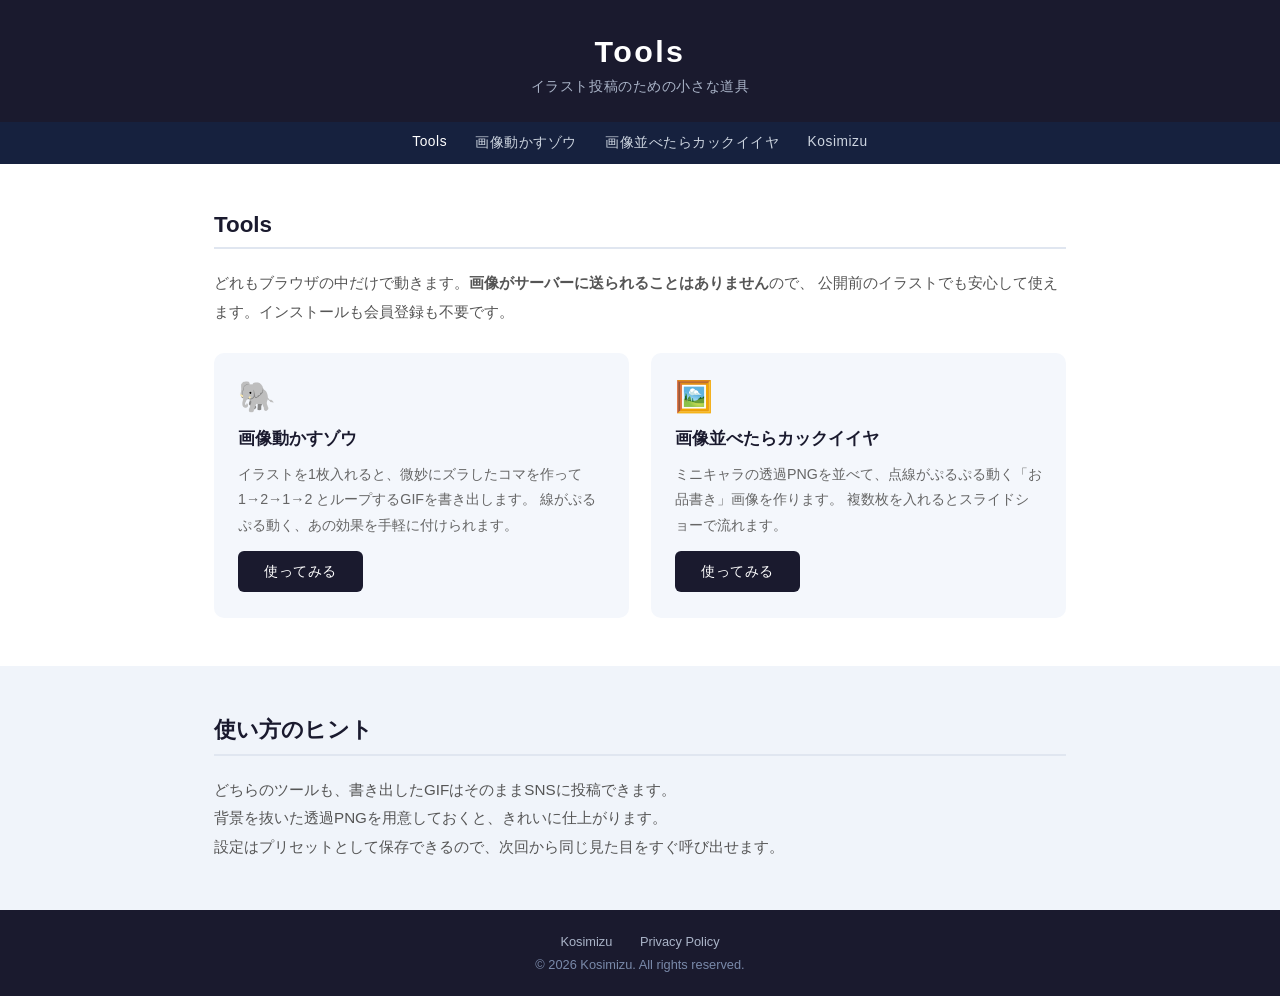
==== index.html @ 82119158 "tools.kosimizu.net: 画像動かすゾウ と 画像並べたらカックイイヤ イラスト投稿のための小さな道具2つ。処理はすべてブラウザ内で完結し、 画像がサーバーに送られることはない。  同梱" ====
<!DOCTYPE html>
<html lang="ja">
<head>
<meta charset="UTF-8">
<meta name="viewport" content="width=device-width, initial-scale=1.0">
<title>Tools | Kosimizu</title>
<meta name="description" content="イラスト投稿のための小さな道具。ブラウザだけで動き、画像はどこにも送信されません。">
<link rel="stylesheet" href="assets/site.css">
</head>
<body>

<header class="site-header">
  <h1>Tools</h1>
  <p>イラスト投稿のための小さな道具</p>
</header>

<nav class="site-nav">
  <a href="./" aria-current="page">Tools</a>
  <a href="puru/">画像動かすゾウ</a>
  <a href="narabe/">画像並べたらカックイイヤ</a>
  <a href="https://kosimizu.net/">Kosimizu</a>
</nav>

<section>
  <h2>Tools</h2>
  <p>
    どれもブラウザの中だけで動きます。<strong>画像がサーバーに送られることはありません</strong>ので、
    公開前のイラストでも安心して使えます。インストールも会員登録も不要です。
  </p>
  <div class="tools" style="margin-top:26px">
    <div class="tool-card">
      <div class="icon">🐘</div>
      <h3>画像動かすゾウ</h3>
      <p>
        イラストを1枚入れると、微妙にズラしたコマを作って 1→2→1→2 とループするGIFを書き出します。
        線がぷるぷる動く、あの効果を手軽に付けられます。
      </p>
      <a class="btn" href="puru/">使ってみる</a>
    </div>
    <div class="tool-card">
      <div class="icon">🖼️</div>
      <h3>画像並べたらカックイイヤ</h3>
      <p>
        ミニキャラの透過PNGを並べて、点線がぷるぷる動く「お品書き」画像を作ります。
        複数枚を入れるとスライドショーで流れます。
      </p>
      <a class="btn" href="narabe/">使ってみる</a>
    </div>
  </div>
</section>

<div class="divider">
  <section>
    <h2>使い方のヒント</h2>
    <p>
      どちらのツールも、書き出したGIFはそのままSNSに投稿できます。<br>
      背景を抜いた透過PNGを用意しておくと、きれいに仕上がります。<br>
      設定はプリセットとして保存できるので、次回から同じ見た目をすぐ呼び出せます。
    </p>
  </section>
</div>

<footer class="site-footer">
  <div class="links">
    <a href="https://kosimizu.net/">Kosimizu</a>
    <a href="https://kosimizu.net/privacy.html">Privacy Policy</a>
  </div>
  <p>&copy; 2026 Kosimizu. All rights reserved.</p>
</footer>

</body>
</html>
---- assets/site.css ----
/* =========================================================================
   tools.kosimizu.net 共通の見た目
   本体サイト（kosimizu.net）の配色・角丸・書体に合わせています。
   ========================================================================= */
:root{
  --navy:#1a1a2e;
  --navy2:#16213e;
  --navy-hover:#2d2d5e;
  --card:#f4f7fc;
  --line:#e0e6f0;
  --text:#333;
  --text2:#555;
  --text3:#666;
  --muted:#7a8aaa;
  --nav-fg:#cdd5e0;
  --sans:'Helvetica Neue', Arial, 'Hiragino Kaku Gothic ProN', 'Hiragino Sans', Meiryo, sans-serif;
}
*{margin:0; padding:0; box-sizing:border-box}
body{font-family:var(--sans); color:var(--text); background:#fff}

.site-header{background:var(--navy); color:#fff; padding:34px 20px 26px; text-align:center}
.site-header h1{font-size:1.9rem; letter-spacing:.08em; margin-bottom:8px}
.site-header h1 a{color:#fff; text-decoration:none}
.site-header p{font-size:.9rem; color:#aab4c8; letter-spacing:.04em}

.site-nav{
  background:var(--navy2); display:flex; justify-content:center;
  gap:28px; padding:12px 20px; flex-wrap:wrap;
}
.site-nav a{
  color:var(--nav-fg); text-decoration:none; font-size:.86rem;
  letter-spacing:.04em; transition:color .2s;
}
.site-nav a:hover, .site-nav a[aria-current="page"]{color:#fff}

.site-footer{
  background:var(--navy); color:var(--muted); text-align:center;
  padding:24px 20px; font-size:.8rem;
}
.site-footer a{color:#aab4c8; text-decoration:none}
.site-footer a:hover{color:#fff}
.site-footer .links{margin-bottom:8px}
.site-footer .links a{margin:0 12px}

section{max-width:900px; margin:0 auto; padding:48px 24px}
section h2{
  font-size:1.4rem; color:var(--navy); margin-bottom:20px;
  padding-bottom:9px; border-bottom:2px solid var(--line);
}
section p{line-height:1.9; color:var(--text2); font-size:.95rem}
.divider{background:#f0f4fa}

/* 入口に並べるカード */
.tools{display:grid; grid-template-columns:1fr 1fr; gap:22px; margin-top:6px}
.tool-card{
  background:var(--card); border-radius:10px; padding:26px 24px;
  display:flex; flex-direction:column; gap:12px;
}
.tool-card .icon{font-size:1.9rem}
.tool-card h3{font-size:1.05rem; color:var(--navy)}
.tool-card p{font-size:.89rem; line-height:1.8; color:var(--text3); flex:1 1 auto}
.tool-card .btn{align-self:flex-start}
.btn{
  display:inline-block; background:var(--navy); color:#fff; padding:11px 26px;
  border-radius:6px; text-decoration:none; font-size:.89rem; letter-spacing:.04em;
  transition:background .2s; border:none; cursor:pointer; font-family:inherit;
}
.btn:hover{background:var(--navy-hover)}

@media (max-width:700px){
  .tools{grid-template-columns:1fr}
  .site-header h1{font-size:1.55rem}
  .site-nav{gap:16px}
}
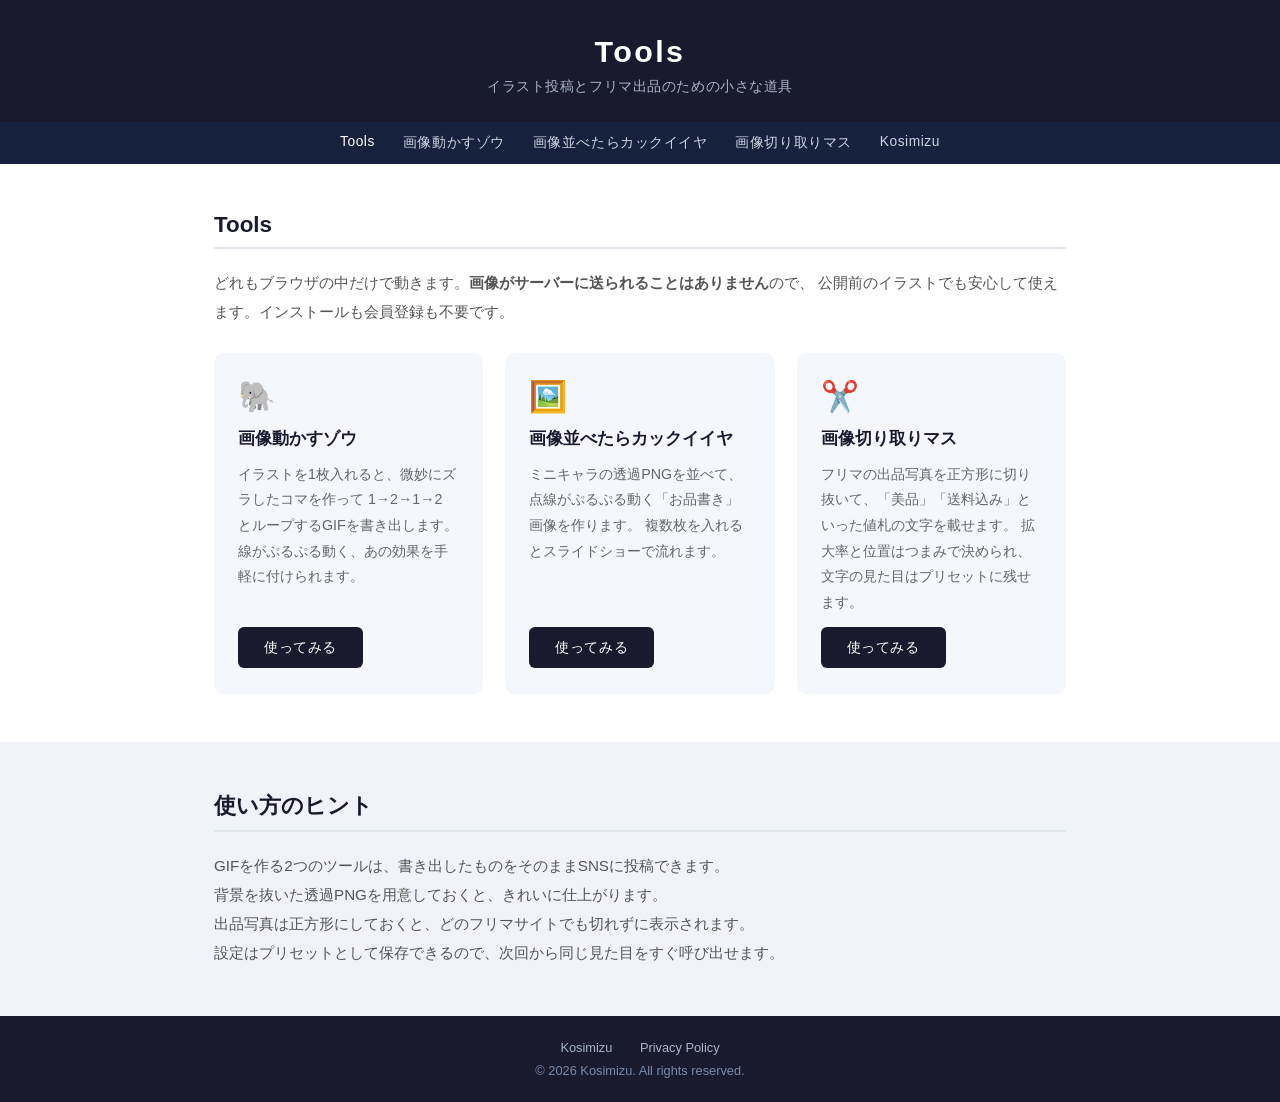
==== commit fab7479b: "tools.kosimizu.net: 画像切り取りマス（フリマ出品用） 出品写真を正方形に切り抜き、値札のような文字を載せる3つ目の道具。  切り抜きの横位置・縦位置は「画面に対する割合」ではなく " ====
--- a/index.html
+++ b/index.html
@@ -4,20 +4,21 @@
 <meta charset="UTF-8">
 <meta name="viewport" content="width=device-width, initial-scale=1.0">
 <title>Tools | Kosimizu</title>
-<meta name="description" content="イラスト投稿のための小さな道具。ブラウザだけで動き、画像はどこにも送信されません。">
+<meta name="description" content="イラスト投稿とフリマ出品のための小さな道具。ブラウザだけで動き、画像はどこにも送信されません。">
 <link rel="stylesheet" href="assets/site.css">
 </head>
 <body>
 
 <header class="site-header">
   <h1>Tools</h1>
-  <p>イラスト投稿のための小さな道具</p>
+  <p>イラスト投稿とフリマ出品のための小さな道具</p>
 </header>
 
 <nav class="site-nav">
   <a href="./" aria-current="page">Tools</a>
   <a href="puru/">画像動かすゾウ</a>
   <a href="narabe/">画像並べたらカックイイヤ</a>
+  <a href="masu/">画像切り取りマス</a>
   <a href="https://kosimizu.net/">Kosimizu</a>
 </nav>
 
@@ -46,6 +47,15 @@
       </p>
       <a class="btn" href="narabe/">使ってみる</a>
     </div>
+    <div class="tool-card">
+      <div class="icon">✂️</div>
+      <h3>画像切り取りマス</h3>
+      <p>
+        フリマの出品写真を正方形に切り抜いて、「美品」「送料込み」といった値札の文字を載せます。
+        拡大率と位置はつまみで決められ、文字の見た目はプリセットに残せます。
+      </p>
+      <a class="btn" href="masu/">使ってみる</a>
+    </div>
   </div>
 </section>
 
@@ -53,8 +63,9 @@
   <section>
     <h2>使い方のヒント</h2>
     <p>
-      どちらのツールも、書き出したGIFはそのままSNSに投稿できます。<br>
+      GIFを作る2つのツールは、書き出したものをそのままSNSに投稿できます。<br>
       背景を抜いた透過PNGを用意しておくと、きれいに仕上がります。<br>
+      出品写真は正方形にしておくと、どのフリマサイトでも切れずに表示されます。<br>
       設定はプリセットとして保存できるので、次回から同じ見た目をすぐ呼び出せます。
     </p>
   </section>
--- a/assets/site.css
+++ b/assets/site.css
@@ -51,7 +51,7 @@
 .divider{background:#f0f4fa}
 
 /* 入口に並べるカード */
-.tools{display:grid; grid-template-columns:1fr 1fr; gap:22px; margin-top:6px}
+.tools{display:grid; grid-template-columns:repeat(auto-fit,minmax(250px,1fr)); gap:22px; margin-top:6px}
 .tool-card{
   background:var(--card); border-radius:10px; padding:26px 24px;
   display:flex; flex-direction:column; gap:12px;
@@ -69,6 +69,12 @@
 
 @media (max-width:700px){
   .tools{grid-template-columns:1fr}
-  .site-header h1{font-size:1.55rem}
-  .site-nav{gap:16px}
+  /* 画面が狭いときは見出しとナビを詰めて、ツール本体の面積を稼ぐ */
+  .site-header{padding:18px 16px 14px}
+  .site-header h1{font-size:1.3rem; margin-bottom:5px}
+  .site-header p{font-size:.78rem}
+  .site-nav{gap:14px; padding:9px 14px}
+  .site-nav a{font-size:.78rem}
+  .site-footer{padding:18px 16px}
+  section{padding:32px 18px}
 }
